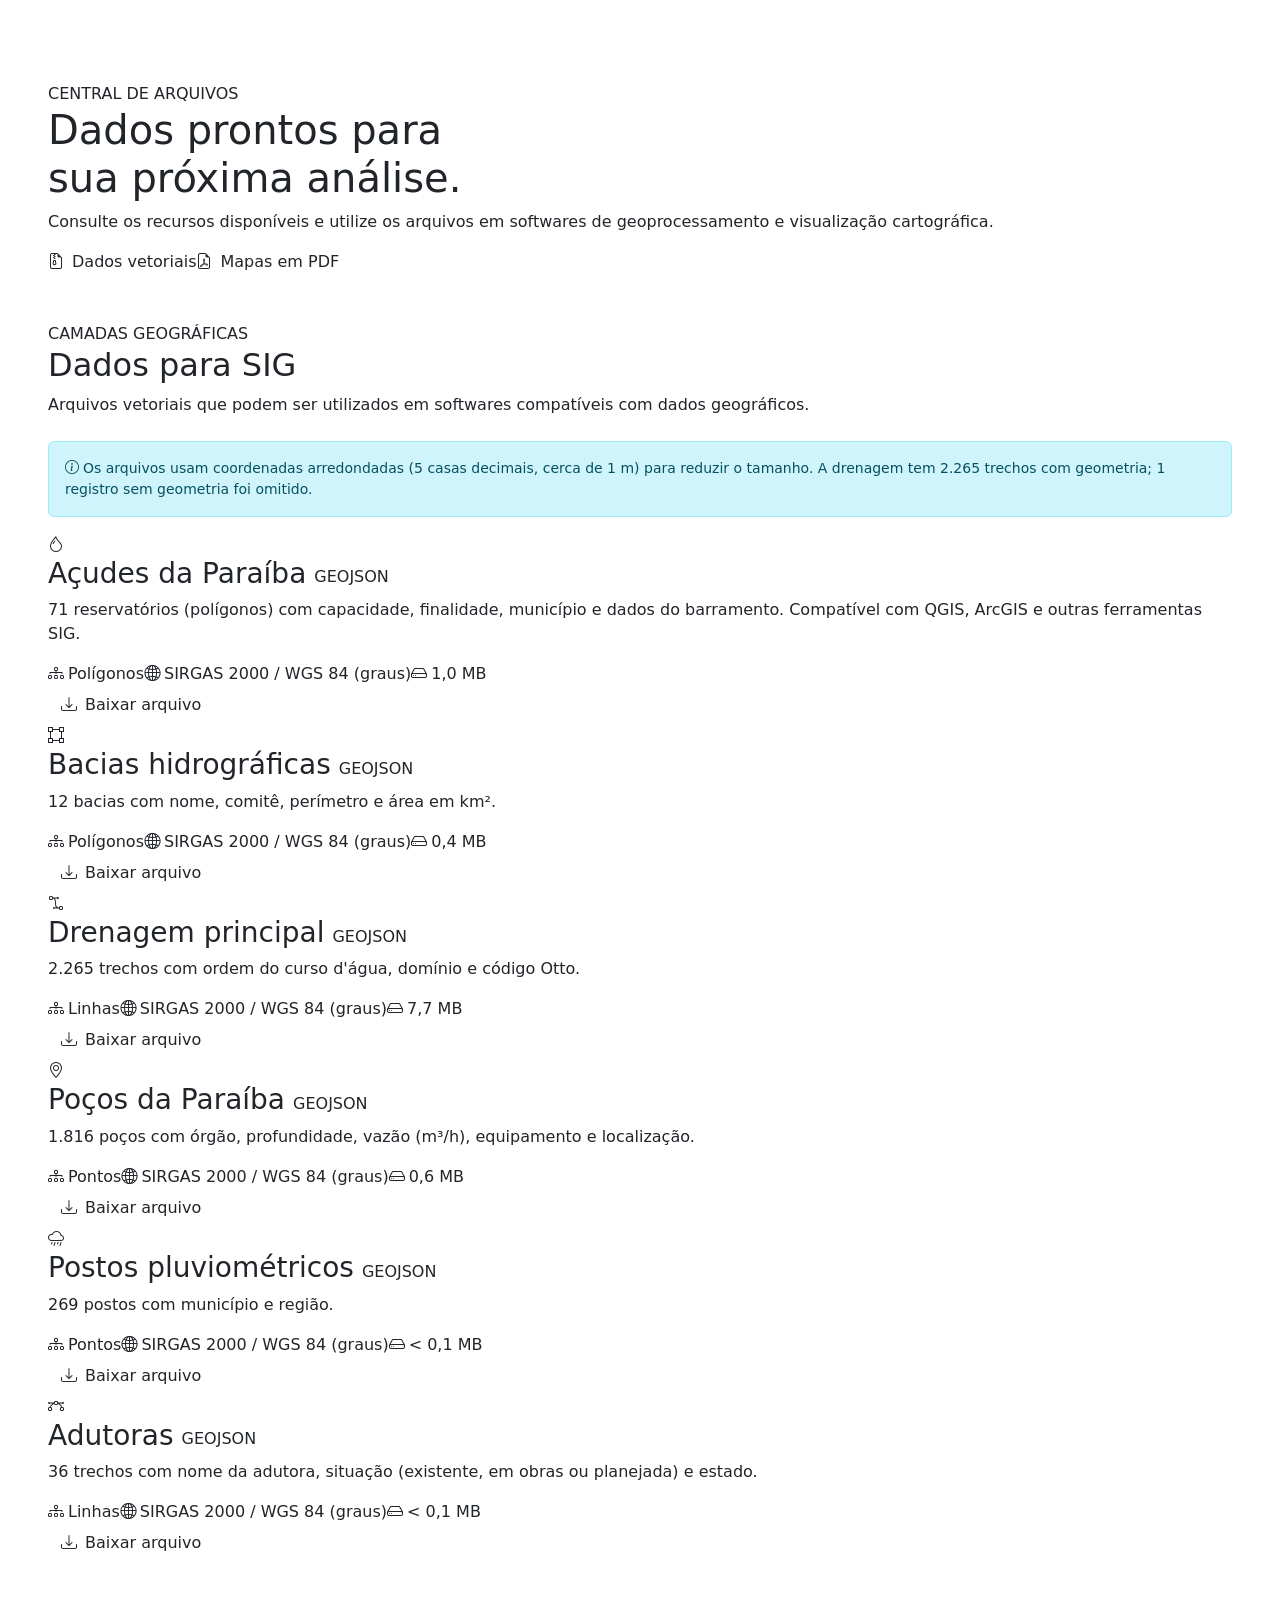
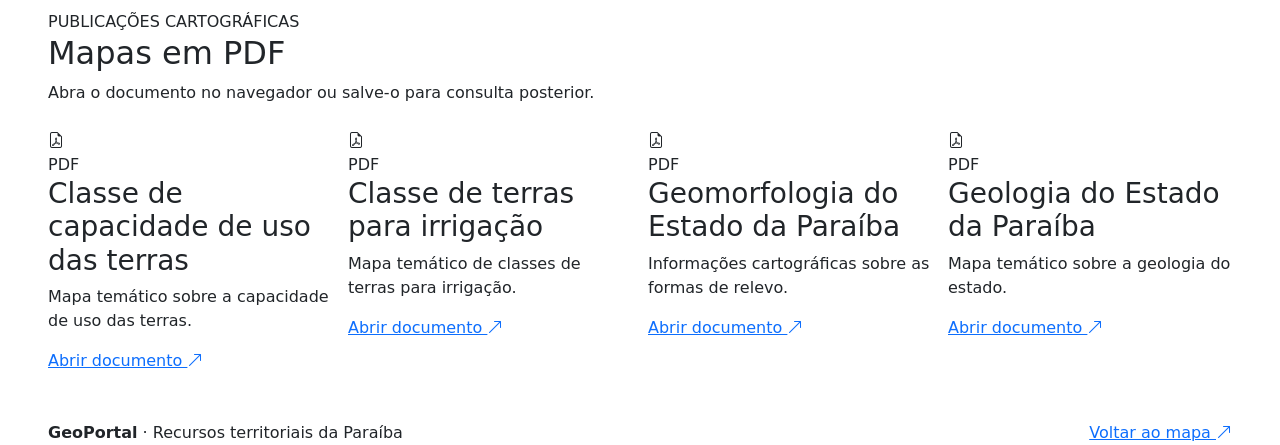
==== downloads.html @ 520d18a3 "Add files via upload" ====
<!doctype html>
<html lang="pt-BR">
<head>
  <meta charset="utf-8"><meta name="viewport" content="width=device-width, initial-scale=1">
  <meta name="description" content="Baixe dados geográficos e mapas temáticos do GeoPortal da Paraíba.">
  <title>Dados e downloads | GeoPortal</title>
  <link href="https://fonts.googleapis.com/css2?family=DM+Sans:wght@400;500;600;700&family=Manrope:wght@500;600;700;800&display=swap" rel="stylesheet">
  <link href="https://cdn.jsdelivr.net/npm/bootstrap@5.3.3/dist/css/bootstrap.min.css" rel="stylesheet">
  <link href="https://cdn.jsdelivr.net/npm/bootstrap-icons@1.11.3/font/bootstrap-icons.min.css" rel="stylesheet">
  <link href="css/main.css" rel="stylesheet">
</head>
<body>
<nav class="navbar navbar-expand-lg navbar-dark gp-navbar sticky-top" aria-label="Navegação principal"><div class="container-fluid px-lg-4">
  <a class="navbar-brand d-flex align-items-center gap-2" href="index.html"><span class="brand-mark"><i class="bi bi-droplet-half"></i></span><span>Geo<span class="brand-light">Portal</span><small class="brand-sub d-block">AESA · PARAÍBA</small></span></a>
  <button class="navbar-toggler" type="button" data-bs-toggle="collapse" data-bs-target="#mainNav" aria-controls="mainNav" aria-expanded="false" aria-label="Abrir navegação"><span class="navbar-toggler-icon"></span></button>
  <div class="collapse navbar-collapse" id="mainNav"><ul class="navbar-nav ms-auto align-items-lg-center gap-lg-1"><li class="nav-item"><a class="nav-link" href="index.html"><i class="bi bi-map me-1"></i>Mapa interativo</a></li><li class="nav-item"><a class="nav-link" href="galeria.html"><i class="bi bi-images me-1"></i>Galeria cartográfica</a></li><li class="nav-item"><a class="nav-link active" aria-current="page" href="downloads.html"><i class="bi bi-download me-1"></i>Dados e downloads</a></li><li class="nav-item"><a class="nav-link" href="index.html#camadas"><i class="bi bi-layers me-1"></i>Camadas GeoJSON</a></li><li class="nav-item"><a class="nav-link" href="recursos.html"><i class="bi bi-link-45deg me-1"></i>Recursos GIS</a></li></ul></div>
</div></nav>
<header class="page-hero page-hero-download"><div class="container-fluid px-lg-5"><div class="section-kicker">CENTRAL DE ARQUIVOS</div><h1>Dados prontos para<br><span>sua próxima análise.</span></h1><p>Consulte os recursos disponíveis e utilize os arquivos em softwares de geoprocessamento e visualização cartográfica.</p><div class="page-hero-meta"><span><i class="bi bi-file-earmark-zip me-2"></i>Dados vetoriais</span><span><i class="bi bi-file-earmark-pdf me-2"></i>Mapas em PDF</span></div></div></header>
<main class="container-fluid px-lg-5 py-5">
  <section class="mb-5"><div class="section-heading mb-4"><div class="section-kicker">CAMADAS GEOGRÁFICAS</div><h2>Dados para SIG</h2><p>Arquivos vetoriais que podem ser utilizados em softwares compatíveis com dados geográficos.</p></div>
    <div class="alert alert-info small"><i class="bi bi-info-circle me-1"></i>Os arquivos usam coordenadas arredondadas (5 casas decimais, cerca de 1 m) para reduzir o tamanho. A drenagem tem 2.265 trechos com geometria; 1 registro sem geometria foi omitido.</div>
    <div class="resource-row"><div class="resource-icon geojson"><i class="bi bi-droplet"></i></div><div class="resource-info"><div class="d-flex flex-wrap align-items-center gap-2"><h3>Açudes da Paraíba</h3><span class="file-badge">GEOJSON</span></div><p>71 reservatórios (polígonos) com capacidade, finalidade, município e dados do barramento. Compatível com QGIS, ArcGIS e outras ferramentas SIG.</p><div class="resource-tags"><span><i class="bi bi-diagram-3 me-1"></i>Polígonos</span><span><i class="bi bi-globe2 me-1"></i>SIRGAS 2000 / WGS 84 (graus)</span><span><i class="bi bi-hdd me-1"></i>1,0 MB</span></div></div><a class="btn btn-accent resource-download" href="dados/acudes.geojson" download><i class="bi bi-download me-2"></i>Baixar arquivo</a></div>
    <div class="resource-row"><div class="resource-icon geojson"><i class="bi bi-bounding-box"></i></div><div class="resource-info"><div class="d-flex flex-wrap align-items-center gap-2"><h3>Bacias hidrográficas</h3><span class="file-badge">GEOJSON</span></div><p>12 bacias com nome, comitê, perímetro e área em km².</p><div class="resource-tags"><span><i class="bi bi-diagram-3 me-1"></i>Polígonos</span><span><i class="bi bi-globe2 me-1"></i>SIRGAS 2000 / WGS 84 (graus)</span><span><i class="bi bi-hdd me-1"></i>0,4 MB</span></div></div><a class="btn btn-accent resource-download" href="dados/bacias_hidro.geojson" download><i class="bi bi-download me-2"></i>Baixar arquivo</a></div>
    <div class="resource-row"><div class="resource-icon geojson"><i class="bi bi-bezier2"></i></div><div class="resource-info"><div class="d-flex flex-wrap align-items-center gap-2"><h3>Drenagem principal</h3><span class="file-badge">GEOJSON</span></div><p>2.265 trechos com ordem do curso d'água, domínio e código Otto.</p><div class="resource-tags"><span><i class="bi bi-diagram-3 me-1"></i>Linhas</span><span><i class="bi bi-globe2 me-1"></i>SIRGAS 2000 / WGS 84 (graus)</span><span><i class="bi bi-hdd me-1"></i>7,7 MB</span></div></div><a class="btn btn-accent resource-download" href="dados/drenagem_principal.geojson" download><i class="bi bi-download me-2"></i>Baixar arquivo</a></div>
    <div class="resource-row"><div class="resource-icon geojson"><i class="bi bi-geo-alt"></i></div><div class="resource-info"><div class="d-flex flex-wrap align-items-center gap-2"><h3>Poços da Paraíba</h3><span class="file-badge">GEOJSON</span></div><p>1.816 poços com órgão, profundidade, vazão (m³/h), equipamento e localização.</p><div class="resource-tags"><span><i class="bi bi-diagram-3 me-1"></i>Pontos</span><span><i class="bi bi-globe2 me-1"></i>SIRGAS 2000 / WGS 84 (graus)</span><span><i class="bi bi-hdd me-1"></i>0,6 MB</span></div></div><a class="btn btn-accent resource-download" href="dados/pocos_pb.geojson" download><i class="bi bi-download me-2"></i>Baixar arquivo</a></div>
    <div class="resource-row"><div class="resource-icon geojson"><i class="bi bi-cloud-rain"></i></div><div class="resource-info"><div class="d-flex flex-wrap align-items-center gap-2"><h3>Postos pluviométricos</h3><span class="file-badge">GEOJSON</span></div><p>269 postos com município e região.</p><div class="resource-tags"><span><i class="bi bi-diagram-3 me-1"></i>Pontos</span><span><i class="bi bi-globe2 me-1"></i>SIRGAS 2000 / WGS 84 (graus)</span><span><i class="bi bi-hdd me-1"></i>< 0,1 MB</span></div></div><a class="btn btn-accent resource-download" href="dados/postos_pluviometricos.geojson" download><i class="bi bi-download me-2"></i>Baixar arquivo</a></div>
    <div class="resource-row"><div class="resource-icon geojson"><i class="bi bi-bezier"></i></div><div class="resource-info"><div class="d-flex flex-wrap align-items-center gap-2"><h3>Adutoras</h3><span class="file-badge">GEOJSON</span></div><p>36 trechos com nome da adutora, situação (existente, em obras ou planejada) e estado.</p><div class="resource-tags"><span><i class="bi bi-diagram-3 me-1"></i>Linhas</span><span><i class="bi bi-globe2 me-1"></i>SIRGAS 2000 / WGS 84 (graus)</span><span><i class="bi bi-hdd me-1"></i>< 0,1 MB</span></div></div><a class="btn btn-accent resource-download" href="dados/adutoras.geojson" download><i class="bi bi-download me-2"></i>Baixar arquivo</a></div>
  </section>
  <section><div class="section-heading mb-4"><div class="section-kicker">PUBLICAÇÕES CARTOGRÁFICAS</div><h2>Mapas em PDF</h2><p>Abra o documento no navegador ou salve-o para consulta posterior.</p></div>
    <div class="row g-3">
      <div class="col-md-6 col-xl-3"><article class="pdf-card"><div class="pdf-icon"><i class="bi bi-file-earmark-pdf"></i></div><span class="file-badge">PDF</span><h3>Classe de capacidade de uso das terras</h3><p>Mapa temático sobre a capacidade de uso das terras.</p><a href="pdf/Classe_de_Capacidade_de_Uso_das_Terras.pdf" target="_blank" rel="noopener" class="pdf-link">Abrir documento <i class="bi bi-arrow-up-right"></i></a></article></div>
      <div class="col-md-6 col-xl-3"><article class="pdf-card"><div class="pdf-icon"><i class="bi bi-file-earmark-pdf"></i></div><span class="file-badge">PDF</span><h3>Classe de terras para irrigação</h3><p>Mapa temático de classes de terras para irrigação.</p><a href="pdf/Classe_de_Terras_para_Irrigacao.pdf" target="_blank" rel="noopener" class="pdf-link">Abrir documento <i class="bi bi-arrow-up-right"></i></a></article></div>
      <div class="col-md-6 col-xl-3"><article class="pdf-card"><div class="pdf-icon"><i class="bi bi-file-earmark-pdf"></i></div><span class="file-badge">PDF</span><h3>Geomorfologia do Estado da Paraíba</h3><p>Informações cartográficas sobre as formas de relevo.</p><a href="pdf/Geomorfologia_do_Estado_da_Paraiba.pdf" target="_blank" rel="noopener" class="pdf-link">Abrir documento <i class="bi bi-arrow-up-right"></i></a></article></div>
      <div class="col-md-6 col-xl-3"><article class="pdf-card"><div class="pdf-icon"><i class="bi bi-file-earmark-pdf"></i></div><span class="file-badge">PDF</span><h3>Geologia do Estado da Paraíba</h3><p>Mapa temático sobre a geologia do estado.</p><a href="pdf/Geologia_do_Estado_da_Paraiba.pdf" target="_blank" rel="noopener" class="pdf-link">Abrir documento <i class="bi bi-arrow-up-right"></i></a></article></div>
    </div>
  </section>
</main>
<footer class="gp-footer"><div class="container-fluid px-lg-5 d-flex flex-wrap justify-content-between gap-2"><span><strong>GeoPortal</strong> · Recursos territoriais da Paraíba</span><a href="index.html">Voltar ao mapa <i class="bi bi-arrow-up-right"></i></a></div></footer>
<script src="https://cdn.jsdelivr.net/npm/bootstrap@5.3.3/dist/js/bootstrap.bundle.min.js"></script><script src="js/main.js"></script>
</body></html>
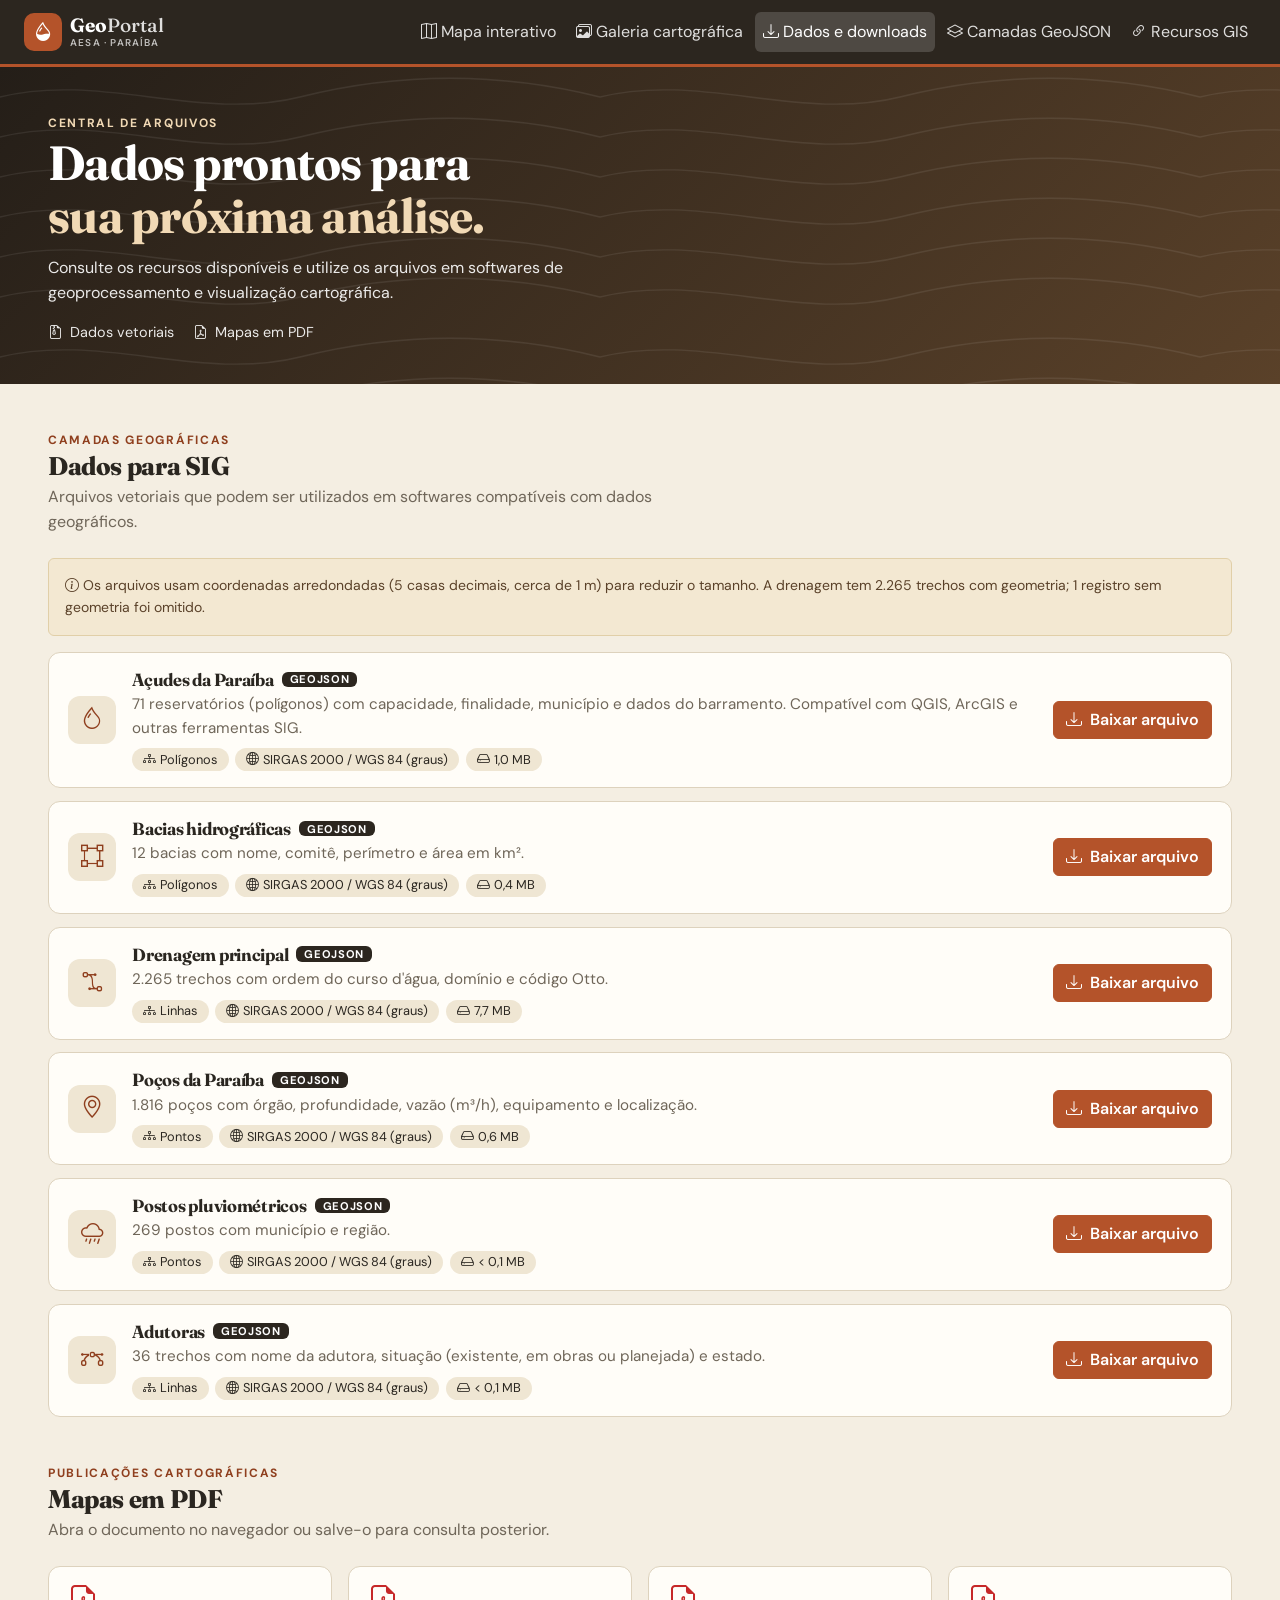
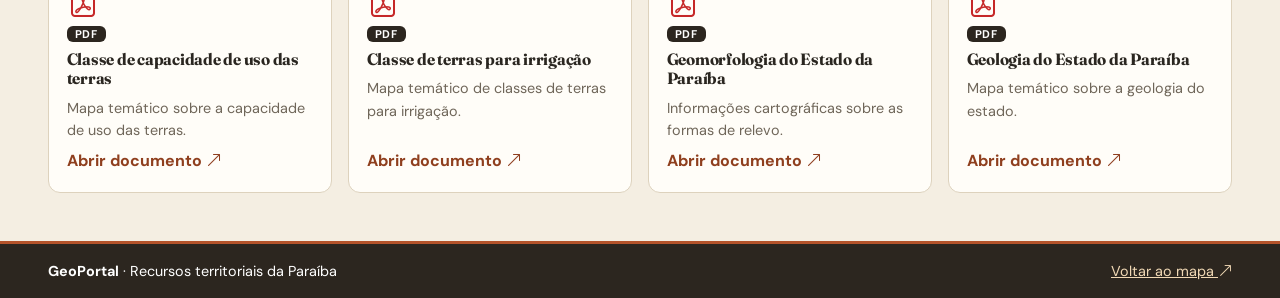
==== commit aa6cbcda: "Add files via upload" ====
--- a/downloads.html
+++ b/downloads.html
@@ -4,7 +4,7 @@
   <meta charset="utf-8"><meta name="viewport" content="width=device-width, initial-scale=1">
   <meta name="description" content="Baixe dados geográficos e mapas temáticos do GeoPortal da Paraíba.">
   <title>Dados e downloads | GeoPortal</title>
-  <link href="https://fonts.googleapis.com/css2?family=DM+Sans:wght@400;500;600;700&family=Manrope:wght@500;600;700;800&display=swap" rel="stylesheet">
+  <link href="https://fonts.googleapis.com/css2?family=DM+Sans:wght@400;500;600;700&family=Fraunces:opsz,wght@9..144,600;9..144,700;9..144,800&display=swap" rel="stylesheet">
   <link href="https://cdn.jsdelivr.net/npm/bootstrap@5.3.3/dist/css/bootstrap.min.css" rel="stylesheet">
   <link href="https://cdn.jsdelivr.net/npm/bootstrap-icons@1.11.3/font/bootstrap-icons.min.css" rel="stylesheet">
   <link href="css/main.css" rel="stylesheet">
--- a/css/main.css
+++ b/css/main.css
@@ -0,0 +1,330 @@
+/* GeoPortal — main.css (index, galeria e downloads) */
+:root{
+  --gp-pri:#2c261f; --gp-pri-2:#52402d; --gp-acc:#b4532a; --gp-acc-dark:#8f3f1e; --gp-ink:#2a2620; --gp-mut:#6f6659;
+  --gp-bg:#f4eee2; --gp-surf:#fffdf8; --gp-line:#ddd2bd; --gp-chip:#efe6d3; --gp-light:#f1d9b5;
+  --gp-font:'DM Sans','Segoe UI',system-ui,sans-serif; --gp-head:'Fraunces',Georgia,'Times New Roman',serif;
+}
+body{font-family:var(--gp-font);color:var(--gp-ink);background:var(--gp-bg);line-height:1.55}
+h1,h2,h3,h4{font-family:var(--gp-head);letter-spacing:-.01em}
+a{color:var(--gp-acc-dark)}
+:focus-visible{outline:3px solid var(--gp-acc);outline-offset:2px}
+.visually-hidden-focusable:focus{position:fixed;top:8px;left:8px;z-index:3000;background:#fff;padding:8px 12px;border-radius:6px}
+
+/* ---------- Barras de navegação ---------- */
+.gp-navbar,.navbar-geo{background:var(--gp-pri);padding:.5rem 0}
+.gp-navbar .nav-link,.navbar-geo .nav-link{color:rgba(255,255,255,.85);border-radius:6px;padding:.5rem .8rem}
+.gp-navbar .nav-link:hover,.navbar-geo .nav-link:hover{color:#fff;background:rgba(255,255,255,.1)}
+.gp-navbar .nav-link.active,.navbar-geo .nav-link.active{color:#fff;background:rgba(255,255,255,.16)}
+.navbar-geo button.nav-link{background:none;border:0;text-decoration:none}
+.navbar-geo .navbar-brand{color:#fff;font:700 1.25rem var(--gp-head)}
+.navbar-geo .navbar-toggler,.gp-navbar .navbar-toggler{border-color:rgba(255,255,255,.4)}
+.navbar-geo .navbar-toggler-icon{filter:invert(1)}
+.brand-mark{display:inline-grid;place-items:center;width:38px;height:38px;border-radius:10px;background:var(--gp-acc);color:#fff;font-size:1.2rem}
+.gp-navbar .navbar-brand{color:#fff;font:700 1.2rem/1.1 var(--gp-head)}
+.brand-light{font-weight:500;opacity:.85}
+.brand-sub{font:600 .62rem var(--gp-font);letter-spacing:.12em;opacity:.7}
+.btn-accent{background:var(--gp-acc);border-color:var(--gp-acc);color:#fff;font-weight:600}
+.btn-accent:hover,.btn-accent:focus{background:var(--gp-acc-dark);border-color:var(--gp-acc-dark);color:#fff}
+
+/* ---------- Cabeçalhos de página (galeria / downloads) ---------- */
+.page-hero{background:linear-gradient(135deg,var(--gp-pri) 0%,var(--gp-pri-2) 100%);color:#fff;padding:3rem 0 2.5rem}
+.page-hero h1{font-size:clamp(1.9rem,4vw,3rem);font-weight:800;line-height:1.1;margin:.4rem 0 .8rem}
+.page-hero h1 span{color:var(--gp-light)}
+.page-hero p{max-width:60ch;opacity:.9;margin:0 0 1rem}
+.page-hero-meta{display:flex;gap:1.2rem;flex-wrap:wrap;font-size:.9rem;opacity:.9}
+.section-kicker{font:700 .75rem var(--gp-font);letter-spacing:.14em;color:var(--gp-acc-dark)}
+.page-hero .section-kicker{color:var(--gp-light)}
+.section-heading h2{font-size:1.6rem;font-weight:800;margin:.2rem 0}
+.section-heading p{color:var(--gp-mut);margin:0;max-width:62ch}
+
+/* ---------- Downloads ---------- */
+.resource-row{display:flex;gap:1rem;align-items:center;flex-wrap:wrap;background:var(--gp-surf);border:1px solid var(--gp-line);border-radius:12px;padding:1rem 1.2rem;margin-bottom:.8rem}
+.resource-icon{flex:none;width:48px;height:48px;border-radius:12px;display:grid;place-items:center;font-size:1.4rem;background:var(--gp-chip);color:var(--gp-acc-dark)}
+.resource-info{flex:1 1 320px;min-width:0}
+.resource-info h3{font-size:1.1rem;font-weight:700;margin:0}
+.resource-info p{margin:.2rem 0 .5rem;color:var(--gp-mut);font-size:.95rem}
+.resource-tags{display:flex;gap:.4rem;flex-wrap:wrap}
+.resource-tags span{background:var(--gp-chip);border-radius:999px;padding:.1rem .7rem;font-size:.8rem}
+.file-badge{background:var(--gp-pri);color:#fff;border-radius:6px;padding:.05rem .5rem;font:700 .7rem var(--gp-font);letter-spacing:.06em}
+.resource-download{white-space:nowrap}
+.pdf-card{height:100%;display:flex;flex-direction:column;gap:.5rem;background:var(--gp-surf);border:1px solid var(--gp-line);border-radius:12px;padding:1.1rem}
+.pdf-icon{font-size:2rem;color:#c62828;line-height:1}
+.pdf-card h3{font-size:1.02rem;font-weight:700;margin:0}
+.pdf-card p{color:var(--gp-mut);font-size:.9rem;margin:0}
+.pdf-card .file-badge{align-self:flex-start}
+.pdf-link{margin-top:auto;font-weight:700;text-decoration:none}
+.pdf-link:hover{text-decoration:underline}
+.notice-box{display:flex;gap:.8rem;background:var(--gp-chip);border-radius:10px;padding:1rem 1.2rem}
+.notice-box i{font-size:1.3rem;color:var(--gp-acc-dark)}
+.notice-box p{margin:.2rem 0 0}
+
+/* ---------- Galeria ---------- */
+.search-wrap{position:relative;min-width:240px}
+.search-wrap i{position:absolute;left:12px;top:50%;transform:translateY(-50%);color:var(--gp-mut)}
+.search-wrap .form-control{padding-left:2.3rem}
+.filter-pills{display:flex;gap:.5rem;flex-wrap:wrap}
+.filter-btn{border:1px solid var(--gp-line);background:var(--gp-surf);color:var(--gp-ink);border-radius:999px;padding:.35rem 1rem;font-weight:600;cursor:pointer}
+.filter-btn:hover{background:var(--gp-chip)}
+.filter-btn.active{background:var(--gp-pri);border-color:var(--gp-pri);color:#fff}
+.map-card{height:100%;display:flex;flex-direction:column;background:var(--gp-surf);border:1px solid var(--gp-line);border-radius:12px;overflow:hidden}
+.map-thumb{position:relative;height:150px;display:grid;place-items:center;overflow:hidden;color:rgba(255,255,255,.9)}
+.thumb-land{background:linear-gradient(135deg,#7a8f3c,#c9b458)}
+.thumb-irrigation{background:linear-gradient(135deg,#1c7c6b,#7cc4a0)}
+.thumb-geo{background:linear-gradient(135deg,#8a5a3c,#d1a36a)}
+.thumb-rock{background:linear-gradient(135deg,#4b5563,#9aa5b1)}
+.map-chip{position:absolute;top:10px;left:10px;background:rgba(0,0,0,.35);color:#fff;border-radius:6px;padding:.1rem .55rem;font:700 .68rem var(--gp-font);letter-spacing:.08em;z-index:2}
+.fake-contour{position:absolute;border:2px solid rgba(255,255,255,.25);border-radius:50%}
+.contour-a{width:190px;height:120px;left:-30px;bottom:-40px}
+.contour-b{width:140px;height:90px;right:-20px;top:-20px}
+.contour-c{width:100px;height:70px;right:30px;bottom:-25px}
+.map-thumb-icon{font-size:2.6rem;position:relative;z-index:1}
+.map-card-body{display:flex;flex-direction:column;gap:.4rem;padding:1rem;flex:1}
+.map-card-meta{display:flex;gap:.8rem;font-size:.8rem;color:var(--gp-mut)}
+.map-card-body h3{font-size:1.05rem;font-weight:700;margin:0}
+.map-card-body p{font-size:.9rem;color:var(--gp-mut);margin:0}
+.btn-card{margin-top:auto;align-self:flex-start;border:1px solid var(--gp-pri);color:var(--gp-pri);font-weight:600;background:transparent}
+.btn-card:hover{background:var(--gp-pri);color:#fff}
+.empty-state{text-align:center;padding:3rem 1rem;color:var(--gp-mut)}
+.empty-state i{font-size:2.4rem}
+.download-callout{display:flex;align-items:center;gap:1rem;flex-wrap:wrap;background:var(--gp-surf);border:1px solid var(--gp-line);border-radius:12px;padding:1.2rem 1.4rem}
+.download-callout h3{font-size:1.1rem;margin:0}
+.download-callout p{margin:0;color:var(--gp-mut)}
+.callout-icon{width:48px;height:48px;border-radius:12px;display:grid;place-items:center;font-size:1.5rem;background:var(--gp-chip);color:var(--gp-acc-dark)}
+
+/* ---------- Rodapés ---------- */
+.gp-footer,.geo-footer{background:var(--gp-pri);color:#fff;padding:1rem 0;font-size:.9rem}
+.gp-footer a{color:var(--gp-light)}
+.geo-footer{padding:.8rem 1.5rem;text-align:center}
+.geo-footer p{margin:0}
+
+/* ---------- Página do mapa (index) ---------- */
+.geo-hero{background:linear-gradient(135deg,var(--gp-pri) 0%,var(--gp-pri-2) 100%);color:#fff;padding:1.4rem 0}
+.geo-hero h1{font-size:clamp(1.5rem,3vw,2.1rem);font-weight:800;margin:0}
+.geo-hero p{margin:.2rem 0 0;opacity:.9;max-width:70ch}
+.geo-map-wrap{position:relative}
+#map{width:100%;height:calc(100vh - 230px);min-height:480px;background:#e4ebe6}
+.geo-layers-panel{position:absolute;z-index:500;left:12px;bottom:34px;width:230px;background:rgba(255,255,255,.95);border:1px solid var(--gp-line);border-radius:10px;padding:.7rem .8rem;box-shadow:0 2px 10px rgba(0,0,0,.15)}
+.geo-layers-header{font-size:.95rem;font-weight:700;margin:0 0 .4rem}
+.geo-layers-panel ul{list-style:none;margin:0;padding:0;font-size:.88rem}
+.geo-layers-panel li{display:flex;align-items:center;gap:.5rem;padding:2px 0}
+.dot{display:inline-block;width:12px;height:12px;border-radius:50%;flex:none;border:1px solid rgba(0,0,0,.25)}
+.dot-acudes{background:#0b4f8a}
+.dot-bacias{background:#d8b45a;border-radius:3px}
+.dot-drenagem{background:#2a7fc1;height:4px;border-radius:2px;border:0}
+.geo-tech-badge{position:absolute;z-index:500;right:12px;bottom:12px;margin:0;display:flex;gap:.8rem;flex-wrap:wrap;background:rgba(15,61,74,.9);color:#fff;border-radius:8px;padding:.3rem .8rem;font-size:.78rem}
+.popup-attr{font-size:.85rem;border-collapse:collapse;margin-top:4px}
+.popup-attr th{padding:2px 8px 2px 0;text-align:left;vertical-align:top;color:var(--gp-mut);font-weight:600}
+.popup-attr td{padding:2px 0;overflow-wrap:anywhere}
+
+@media (max-width:768px){
+  #map{height:62vh;min-height:380px}
+  .geo-layers-panel{position:static;width:auto;border-radius:0;box-shadow:none;border-width:1px 0}
+  .geo-tech-badge{position:static;border-radius:0;justify-content:center}
+  .resource-download{width:100%;text-align:center}
+}
+@media (prefers-reduced-motion:reduce){*{transition:none!important;scroll-behavior:auto!important}}
+
+/* ---------- Página do mapa (index.html): hero, estatísticas, painel lateral e tabela ---------- */
+.skip-link{position:absolute;left:-999px;top:8px;background:#fff;padding:8px 12px;border-radius:6px;z-index:3000}
+.skip-link:focus{left:8px}
+.hero{background:linear-gradient(135deg,var(--gp-pri) 0%,var(--gp-pri-2) 100%);color:#fff;padding:2.5rem 0 4.5rem}
+.eyebrow{display:flex;align-items:center;gap:.6rem;font:700 .75rem var(--gp-font);letter-spacing:.14em;color:var(--gp-light)}
+.eyebrow span{width:28px;height:2px;background:var(--gp-light)}
+.hero h1{font-size:clamp(2rem,5vw,3.2rem);font-weight:800;line-height:1.08;margin:.6rem 0 1rem}
+.hero h1 em{font-style:normal;color:var(--gp-light)}
+.hero-copy{max-width:58ch;opacity:.92;margin:0}
+.hero-location{display:inline-flex;gap:.5rem;align-items:center;background:rgba(255,255,255,.12);border-radius:999px;padding:.4rem 1rem;font-weight:600}
+.hero-note{margin-top:.6rem;font-size:.85rem;opacity:.8}
+.stats-section{margin-top:-2.8rem;position:relative;z-index:2}
+.stat-card{display:flex;gap:.9rem;align-items:center;height:100%;background:var(--gp-surf);border:1px solid var(--gp-line);border-radius:12px;padding:1rem;box-shadow:0 4px 14px rgba(15,61,74,.08)}
+.stat-icon{flex:none;width:46px;height:46px;border-radius:12px;display:grid;place-items:center;font-size:1.3rem}
+.stat-icon.pink{background:#fce4ec;color:#c2185b}.stat-icon.blue{background:#e3f2fd;color:#1565c0}
+.stat-icon.green{background:#e6f4ea;color:#2e7d32}.stat-icon.gold{background:#fff4d6;color:#b7791f}
+.stat-label{font-size:.78rem;color:var(--gp-mut);font-weight:600}
+.stat-value{font:800 1.6rem/1.1 var(--gp-head)}
+.stat-foot{font-size:.75rem;color:var(--gp-mut)}
+.workspace-section,.data-section{padding-top:2.5rem}
+.workspace-section .section-heading,.meta-section .section-heading,.sobre-section .section-heading,.data-section .section-heading{display:flex;justify-content:space-between;align-items:flex-end;gap:1rem;flex-wrap:wrap;margin-bottom:1rem}
+.section-heading{margin-bottom:1rem}
+.map-status{display:flex;align-items:center;gap:.5rem;font-size:.85rem;color:var(--gp-mut)}
+.status-dot{width:9px;height:9px;border-radius:50%;background:#2e9e5b}
+.map-layout{display:grid;grid-template-columns:320px 1fr;gap:1rem;align-items:start}
+.map-sidebar{background:var(--gp-surf);border:1px solid var(--gp-line);border-radius:12px;padding:1rem;max-height:calc(100vh - 120px);overflow-y:auto;position:sticky;top:76px}
+.sidebar-block{margin-bottom:1rem}
+.sidebar-title{font-weight:700}
+.range-value{font-size:.8rem;color:var(--gp-mut)}
+.filter-summary{display:flex;justify-content:space-between;background:var(--gp-chip);border-radius:8px;padding:.5rem .8rem}
+.sidebar-bottom{font-size:.78rem;color:var(--gp-mut);margin-top:1rem}
+.legend-dot,.lg{display:inline-block;width:12px;height:12px;border-radius:50%;vertical-align:middle;margin-left:.3rem;border:1px solid rgba(0,0,0,.25)}
+.legend-dot{background:var(--cor-pocos)}.lg-acudes{background:#2a7fc1;border-radius:3px}.lg-bacias{background:#d8b45a;border-radius:3px}.lg-drenagem{background:#2a7fc1;height:4px;border-radius:2px;border:0}
+.map-main{position:relative;min-width:0}
+.map-main #map{height:calc(100vh - 150px);min-height:520px;border-radius:12px;border:1px solid var(--gp-line)}
+.map-attribution-note{position:absolute;z-index:500;left:10px;bottom:28px;background:rgba(255,255,255,.9);border-radius:6px;padding:.1rem .6rem;font-size:.75rem}
+.data-section{padding-bottom:3rem}
+.table-actions{display:flex;align-items:center;gap:1rem}
+.result-count{font-size:.85rem;color:var(--gp-mut)}
+.table-card{background:var(--gp-surf);border:1px solid var(--gp-line);border-radius:12px;overflow:hidden}
+.table-card th{font-size:.78rem;text-transform:uppercase;letter-spacing:.04em;color:var(--gp-mut);white-space:nowrap}
+.table-footer{display:flex;justify-content:space-between;align-items:center;flex-wrap:wrap;gap:.5rem;padding:.7rem 1rem;border-top:1px solid var(--gp-line);font-size:.85rem}
+.app-footer{background:var(--gp-pri);color:#fff;padding:1rem 0;font-size:.9rem}
+@media (max-width:991px){
+  .map-layout{grid-template-columns:1fr}
+  .map-sidebar{position:static;max-height:none}
+  .map-main #map{height:65vh;min-height:380px}
+}
+.map-export-btn{position:absolute;z-index:500;left:10px;top:100px;width:34px;height:34px;padding:0;display:grid;place-items:center;border:2px solid rgba(0,0,0,.25);border-radius:4px;background:#fff}
+.map-export-btn:hover{background:#f4f4f4}
+
+/* ---------- Gráficos ---------- */
+.chart-card{height:100%;background:var(--gp-surf);border:1px solid var(--gp-line);border-radius:12px;padding:1rem}
+.chart-card header{display:flex;justify-content:space-between;align-items:center;gap:.5rem;margin-bottom:.6rem}
+.chart-card h3{font-size:1.02rem;font-weight:700;margin:0}
+.btn[aria-pressed=true]{background:var(--gp-pri);border-color:var(--gp-pri);color:#fff}
+
+/* ---------- Paleta das camadas (usada pelo CSS e lida pelo JavaScript) ---------- */
+:root{--cor-pocos:#c2185b;--cor-acudes:#2a7fc1;--cor-acudes-borda:#08306b;--cor-drenagem:#2a7fc1;--cor-postos:#0f766e;--cor-adut-existente:#1d4ed8;--cor-adut-obras:#d97706;--cor-adut-planejada:#7c3aed}
+
+/* ---------- Formulário de filtros ---------- */
+.map-sidebar fieldset{border:0;padding:0;margin:0 0 .25rem;min-width:0}
+.map-sidebar legend{float:none;width:auto;padding:0;margin:0 0 .5rem;font:700 .8rem var(--gp-font);letter-spacing:.06em;text-transform:uppercase;color:var(--gp-mut)}
+.faixa legend{font-size:.8rem;text-transform:none;letter-spacing:0;color:var(--gp-ink);margin-bottom:.3rem}
+
+/* ---------- Mapa e legenda ---------- */
+.map-frame{position:relative}
+.legenda-card{margin-top:.8rem;background:var(--gp-surf);border:1px solid var(--gp-line);border-radius:12px;padding:.8rem 1rem}
+.legenda-card h3{font-size:1rem;font-weight:800;margin:0 0 .5rem}
+.legenda-lista,.lg-sub{list-style:none;margin:0;padding:0}
+.legenda-lista{display:flex;flex-wrap:wrap;gap:.35rem 1.4rem;font-size:.88rem}
+.lg-grupo{flex:1 1 100%}
+.lg-titulo{font-weight:700}
+.lg-sub{display:flex;flex-wrap:wrap;gap:.2rem 1.2rem;margin-top:.3rem;padding-left:.2rem}
+.lg-sw{display:inline-block;width:18px;height:14px;margin-right:.45rem;vertical-align:-2px;border:1px solid var(--b);background:color-mix(in srgb,var(--c) calc(var(--a) * 100%),transparent)}
+.lg-ponto{width:14px;border-radius:50%;border:2px solid #fff;background:var(--c);box-shadow:0 0 0 1px rgba(0,0,0,.3)}
+.lg-linha{width:24px;height:4px;border:0;border-radius:2px;background:var(--c);vertical-align:3px}
+
+/* ---------- Tabela de atributos ---------- */
+#tabelaPocos caption{caption-side:top;padding:.7rem 1rem;font-size:.85rem;color:var(--gp-mut)}
+.table-card .table-responsive{max-height:560px;overflow:auto}
+.table-card thead th{position:sticky;top:0;z-index:2;background:#fff;box-shadow:0 1px 0 var(--gp-line)}
+.table-card tbody tr:nth-child(even){background:#f8faf9}
+.table-card tbody th{font-weight:600}
+.table-card tfoot th,.table-card tfoot td{background:var(--gp-chip);font-weight:700;border-top:2px solid var(--gp-line);font-size:.85rem}
+.th-sort{background:none;border:0;padding:0;font:inherit;letter-spacing:inherit;text-transform:inherit;color:inherit;cursor:pointer;white-space:nowrap}
+.th-sort:hover{color:var(--gp-acc-dark)}
+th[aria-sort=ascending] .th-sort::after{content:' \25B2';font-size:.7em}
+th[aria-sort=descending] .th-sort::after{content:' \25BC';font-size:.7em}
+
+/* ---------- Metadados, sobre e rodapé técnico ---------- */
+.meta-section,.sobre-section{padding-top:2.5rem}
+.sobre-section{padding-bottom:2rem}
+.meta-card h3,.sobre-section h3{font-size:1.02rem;font-weight:700;margin:0 0 .6rem}
+.ficha{display:grid;grid-template-columns:max-content 1fr;gap:.35rem .9rem;margin:0;font-size:.88rem}
+.ficha dt{color:var(--gp-mut);font-weight:600}
+.ficha dd{margin:0;overflow-wrap:anywhere}
+.ficha code{background:var(--gp-chip);border-radius:4px;padding:0 .3rem;font-size:.8rem;color:var(--gp-ink)}
+abbr[title]{text-decoration:underline dotted;cursor:help}
+.rodape-tecnico{margin-top:.6rem;padding-top:.6rem;border-top:1px solid rgba(255,255,255,.2);opacity:.9}
+@media (max-width:575px){.ficha{grid-template-columns:1fr}.ficha dd{margin-bottom:.3rem}}
+
+/* ---------- Impressão: só mapa, legenda e tabela ---------- */
+@media print{
+  .gp-navbar,.map-sidebar,.map-export-btn,.skip-link,.table-actions,.leaflet-control-container,.btn,.app-footer .d-flex{display:none!important}
+  .map-layout{display:block!important}
+  .map-main #map{height:480px!important;border:1px solid #999}
+  .hero{background:none!important;color:#000!important;padding:0 0 .5rem!important}
+  .stats-section{margin-top:0!important}
+  .table-card .table-responsive{max-height:none!important;overflow:visible!important}
+  body{background:#fff!important}
+}
+
+/* ---------- Redesenho: painel lateral, barra de ferramentas e agrupamento ---------- */
+.map-sidebar{padding:0;overflow-x:hidden;border-radius:12px;box-shadow:0 2px 10px rgba(15,61,74,.06)}
+.gp-acc .accordion-item{background:transparent;border-color:var(--gp-line)}
+.gp-acc .accordion-button{font:700 .95rem var(--gp-head);padding:.85rem 1rem;background:transparent;box-shadow:none;color:var(--gp-ink)}
+.gp-acc .accordion-button:not(.collapsed){color:var(--gp-pri);background:var(--gp-chip)}
+.gp-acc .accordion-body{padding:.9rem 1rem 1.1rem}
+.gp-grupo{font:700 .72rem var(--gp-font);letter-spacing:.1em;text-transform:uppercase;color:var(--gp-mut);margin:0 0 .5rem}
+.gp-layer{display:flex;flex-wrap:wrap;align-items:center;column-gap:.6rem;margin:0 0 .45rem;padding-left:0;min-height:1.6rem}
+.gp-layer .form-check-input{margin:0;float:none;flex:none;cursor:pointer}
+.gp-layer .form-check-input:checked{background-color:var(--gp-acc);border-color:var(--gp-acc)}
+.gp-layer .form-check-label{flex:1;font-size:.9rem;cursor:pointer}
+.gp-layer .form-text{flex:1 1 100%;margin:0 0 0 2.6rem;font-size:.75rem}
+.gp-sw{display:inline-block;width:12px;height:12px;border-radius:3px;background:var(--c);margin-right:.5rem;vertical-align:-1px;box-shadow:0 0 0 1px rgba(0,0,0,.2)}
+legend.gp-leg{float:none!important;width:auto!important;font:600 .8rem var(--gp-font)!important;color:var(--gp-ink);margin:0 0 .3rem!important;padding:0}
+.map-sidebar .form-label{font-size:.8rem;font-weight:600;margin-bottom:.25rem}
+.map-sidebar .sidebar-block{margin-bottom:.8rem}
+.sidebar-bottom{padding:.7rem 1rem;border-top:1px solid var(--gp-line);margin:0}
+.gp-toolbar a{display:grid!important;place-items:center;width:34px;height:34px;font-size:1.05rem;color:var(--gp-ink)}
+.gp-toolbar a.gp-ativo{background:var(--gp-pri);color:#fff}
+.gp-cl{display:grid;place-items:center;border-radius:50%;color:#fff;font:700 12px var(--gp-font)}
+.leaflet-container{font-family:var(--gp-font)}
+.leaflet-bar a{border-bottom-color:var(--gp-line)}
+.map-main #map{border-radius:12px}
+
+/* =====================================================================
+   TEMA "ATLAS": terra, caatinga e água. O azul fica só nos dados de água.
+   ===================================================================== */
+:root{
+  --gp-pri:#2c261f; --gp-pri-2:#52402d; --gp-acc:#b4532a; --gp-acc-dark:#8f3f1e;
+  --gp-ink:#2a2620; --gp-mut:#6f6659; --gp-bg:#f4eee2; --gp-surf:#fffdf8; --gp-line:#ddd2bd; --gp-chip:#efe6d3; --gp-light:#f1d9b5;
+  --gp-font:'DM Sans','Segoe UI',system-ui,sans-serif; --gp-head:'Fraunces',Georgia,'Times New Roman',serif;
+  --cor-pocos:#b83a1e; --cor-acudes:#1f6f9f; --cor-acudes-borda:#124a6b; --cor-drenagem:#4a9cc4; --cor-postos:#3f6b3a;
+  --cor-adut-existente:#174f77; --cor-adut-obras:#d98e1f; --cor-adut-planejada:#7a4a9e;
+  --bs-primary:#b4532a; --bs-primary-rgb:180,83,42; --bs-link-color:#8f3f1e; --bs-link-hover-color:#6e2f14; --bs-body-bg:#f4eee2;
+}
+body{background:var(--gp-bg)}
+h1,h2,h3{font-variation-settings:'opsz' 72;letter-spacing:-.015em}
+.gp-navbar{border-bottom:3px solid var(--gp-acc)}
+.brand-mark{background:var(--gp-acc);border-radius:10px}
+.hero,.page-hero{background-color:var(--gp-pri);background-image:url("data:image/svg+xml,%3Csvg xmlns='http://www.w3.org/2000/svg' width='600' height='260' viewBox='0 0 600 260' fill='none' stroke='white' stroke-opacity='.08' stroke-width='1.3'%3E%3Cpath d='M0 30 C100 5 200 55 300 30 S500 5 600 30'/%3E%3Cpath d='M0 70 C100 45 200 95 300 70 S500 45 600 70'/%3E%3Cpath d='M0 110 C100 85 200 135 300 110 S500 85 600 110'/%3E%3Cpath d='M0 150 C100 125 200 175 300 150 S500 125 600 150'/%3E%3Cpath d='M0 190 C100 165 200 215 300 190 S500 165 600 190'/%3E%3Cpath d='M0 230 C100 205 200 255 300 230 S500 205 600 230'/%3E%3C/svg%3E"),linear-gradient(135deg,var(--gp-pri) 0%,var(--gp-pri-2) 100%);background-size:600px 260px,cover}
+.page-hero-download{background-image:url("data:image/svg+xml,%3Csvg xmlns='http://www.w3.org/2000/svg' width='600' height='260' viewBox='0 0 600 260' fill='none' stroke='white' stroke-opacity='.08' stroke-width='1.3'%3E%3Cpath d='M0 30 C100 5 200 55 300 30 S500 5 600 30'/%3E%3Cpath d='M0 70 C100 45 200 95 300 70 S500 45 600 70'/%3E%3Cpath d='M0 110 C100 85 200 135 300 110 S500 85 600 110'/%3E%3Cpath d='M0 150 C100 125 200 175 300 150 S500 125 600 150'/%3E%3Cpath d='M0 190 C100 165 200 215 300 190 S500 165 600 190'/%3E%3Cpath d='M0 230 C100 205 200 255 300 230 S500 205 600 230'/%3E%3C/svg%3E"),linear-gradient(135deg,#241e18,#5a4129)}
+.hero{padding:2.2rem 0 4.6rem}
+.hero h1,.page-hero h1{font-weight:700}
+.hero-note{display:none}
+.hero-location{background:rgba(255,255,255,.1);border:1px solid rgba(255,255,255,.18)}
+.app-footer,.gp-footer{background:var(--gp-pri);border-top:3px solid var(--gp-acc)}
+.stat-card{border-top:3px solid var(--gp-acc);border-radius:10px;box-shadow:0 2px 8px rgba(44,38,31,.07)}
+.stat-value{font-family:var(--gp-head);font-weight:700}
+.stat-icon.pink{background:#f6dcd3;color:#b83a1e}.stat-icon.blue{background:#d9e8f0;color:#1f6f9f}
+.stat-icon.green{background:#e1e8d3;color:#4b6b2f}.stat-icon.gold{background:#f3e2bd;color:#9a6a12}
+.section-kicker{color:var(--gp-acc-dark)}
+.map-sidebar,.table-card,.chart-card,.legenda-card,.tempo-card,.resource-row,.pdf-card,.map-card,.download-callout{background:var(--gp-surf);border-color:var(--gp-line)}
+.gp-acc .accordion-button{font-family:var(--gp-font)}
+.gp-acc .accordion-button:not(.collapsed){color:var(--gp-acc-dark);background:var(--gp-chip)}
+.table-card thead th{background:var(--gp-surf)}
+.table-card tbody tr:nth-child(even){background:#faf5ea}
+.table-hover>tbody>tr:hover>*{--bs-table-hover-bg:#f3e8d2}
+#map{background:#e8e1d2}
+.map-main #map{border-color:var(--gp-line)}
+/* botões e controles: terracota no lugar do azul padrão do Bootstrap */
+.btn-primary{--bs-btn-bg:#b4532a;--bs-btn-border-color:#b4532a;--bs-btn-hover-bg:#963f1c;--bs-btn-hover-border-color:#963f1c;--bs-btn-active-bg:#82350f;--bs-btn-active-border-color:#82350f;--bs-btn-disabled-bg:#b4532a;--bs-btn-disabled-border-color:#b4532a}
+.btn-outline-primary{--bs-btn-color:#8f3f1e;--bs-btn-border-color:#b4532a;--bs-btn-hover-bg:#b4532a;--bs-btn-hover-border-color:#b4532a;--bs-btn-active-bg:#963f1c;--bs-btn-active-border-color:#963f1c}
+.btn-outline-dark{--bs-btn-color:#2c261f;--bs-btn-border-color:#a99b82;--bs-btn-hover-bg:#2c261f;--bs-btn-hover-border-color:#2c261f}
+.form-control:focus,.form-select:focus{border-color:#c98b6b;box-shadow:0 0 0 .2rem rgba(180,83,42,.2)}
+.form-check-input:checked,.gp-layer .form-check-input:checked{background-color:var(--gp-acc);border-color:var(--gp-acc)}
+.form-check-input:focus{border-color:#c98b6b;box-shadow:0 0 0 .2rem rgba(180,83,42,.2)}
+.form-range{accent-color:var(--gp-acc)}
+.form-range::-webkit-slider-thumb{background:var(--gp-acc)}.form-range::-moz-range-thumb{background:var(--gp-acc)}
+.page-item.active .page-link{background:var(--gp-acc);border-color:var(--gp-acc);color:#fff}
+.page-link{color:var(--gp-acc-dark)}
+.seg button[aria-pressed=true]{background:var(--gp-acc)}
+.gp-toolbar a.gp-ativo{background:var(--gp-acc);color:#fff}
+.filter-btn.active{background:var(--gp-acc);border-color:var(--gp-acc)}
+.btn-card{border-color:var(--gp-acc);color:var(--gp-acc-dark)}.btn-card:hover{background:var(--gp-acc);color:#fff}
+/* legenda dentro do mapa */
+.map-frame .legenda-card{position:absolute;right:12px;bottom:34px;z-index:500;margin:0;width:min(280px,calc(100% - 24px));max-height:52%;overflow:auto;padding:.55rem .85rem;background:rgba(255,253,248,.95);backdrop-filter:blur(4px);border:1px solid var(--gp-line);border-radius:10px;box-shadow:0 4px 14px rgba(44,38,31,.2)}
+.legenda-card summary{cursor:pointer;font:700 .88rem var(--gp-font);list-style:none;display:flex;justify-content:space-between;align-items:center}
+.legenda-card summary::-webkit-details-marker{display:none}
+.legenda-card summary::after{content:'\25BE';font-size:.8rem;color:var(--gp-mut);transition:transform .2s}
+.legenda-card > details:not([open]) > summary::after{transform:rotate(-90deg)}
+.map-frame .legenda-lista{flex-direction:column;flex-wrap:nowrap;gap:.3rem;margin-top:.55rem}
+@media (max-width:768px){.map-frame .legenda-card{position:static;width:auto;max-height:none;border-radius:0 0 12px 12px;box-shadow:none}}
+.lg-grupo details summary{cursor:pointer;list-style:none;display:flex;justify-content:space-between;align-items:center;font-weight:700}
+.lg-grupo details summary::-webkit-details-marker{display:none}
+.lg-grupo details summary::after{content:'\25B8';color:var(--gp-mut);font-size:.8rem}
+.lg-grupo details[open] summary::after{content:'\25BE'}
+.map-frame .lg-sub{flex-direction:column;gap:.2rem;margin-top:.4rem}
+.map-frame .legenda-card{max-width:240px}
+@media (max-width:991px){.map-main{order:-1}}
+.alert-info{--bs-alert-bg:#f3e8d2;--bs-alert-border-color:#e1cfa8;--bs-alert-color:#5a4129;--bs-alert-link-color:#8f3f1e}
+@media (max-width:991px){.map-main #map{height:46vh;min-height:300px}}
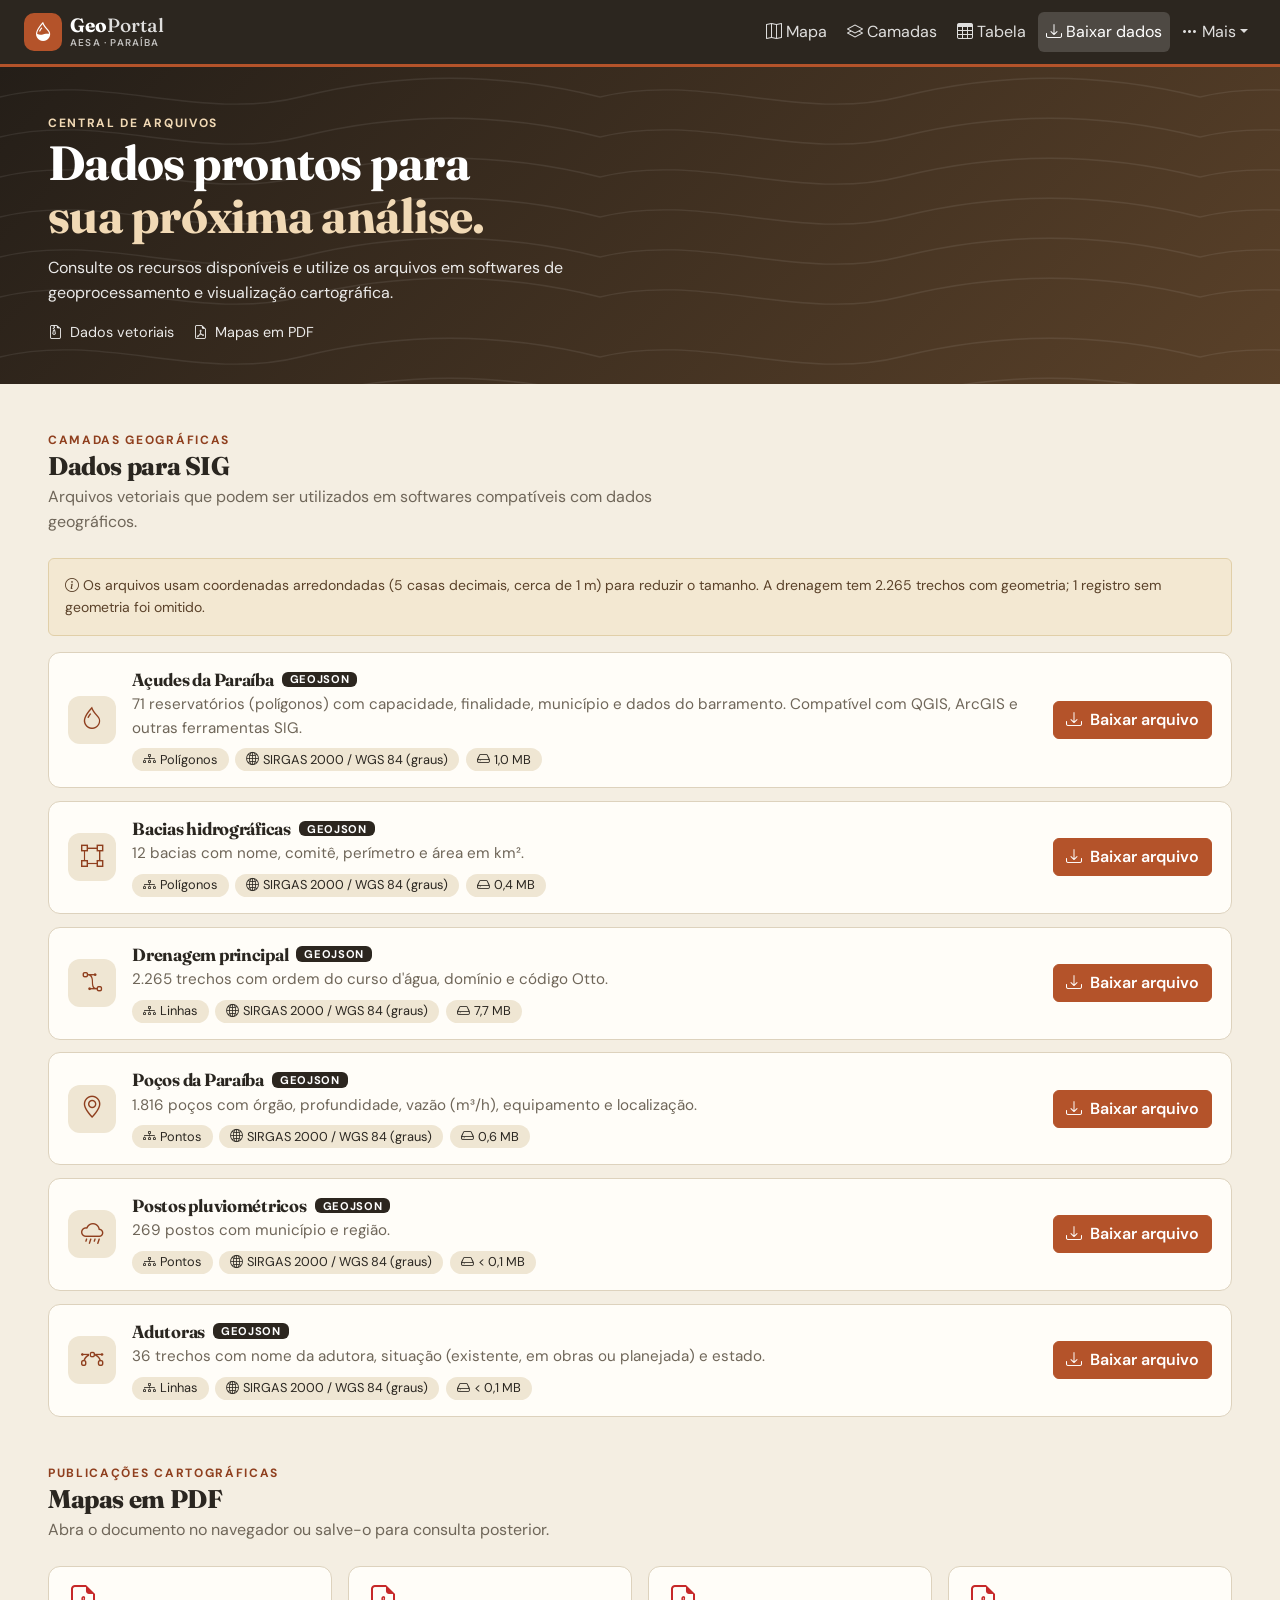
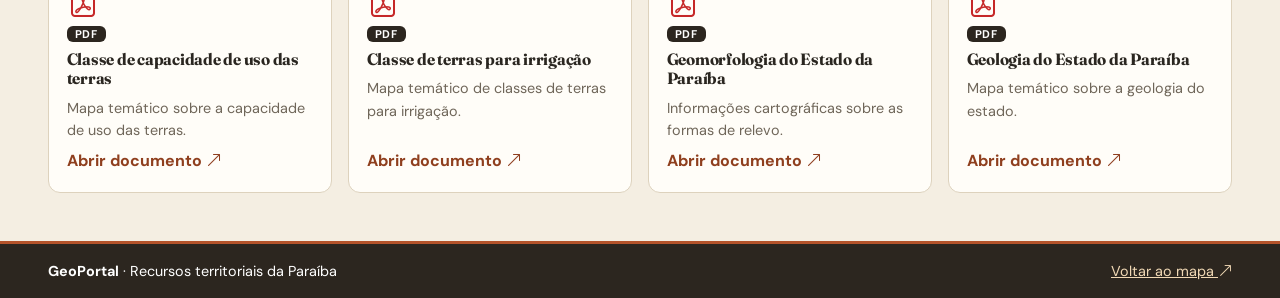
==== commit 9fbf1959: "Add files via upload" ====
--- a/downloads.html
+++ b/downloads.html
@@ -13,7 +13,7 @@
 <nav class="navbar navbar-expand-lg navbar-dark gp-navbar sticky-top" aria-label="Navegação principal"><div class="container-fluid px-lg-4">
   <a class="navbar-brand d-flex align-items-center gap-2" href="index.html"><span class="brand-mark"><i class="bi bi-droplet-half"></i></span><span>Geo<span class="brand-light">Portal</span><small class="brand-sub d-block">AESA · PARAÍBA</small></span></a>
   <button class="navbar-toggler" type="button" data-bs-toggle="collapse" data-bs-target="#mainNav" aria-controls="mainNav" aria-expanded="false" aria-label="Abrir navegação"><span class="navbar-toggler-icon"></span></button>
-  <div class="collapse navbar-collapse" id="mainNav"><ul class="navbar-nav ms-auto align-items-lg-center gap-lg-1"><li class="nav-item"><a class="nav-link" href="index.html"><i class="bi bi-map me-1"></i>Mapa interativo</a></li><li class="nav-item"><a class="nav-link" href="galeria.html"><i class="bi bi-images me-1"></i>Galeria cartográfica</a></li><li class="nav-item"><a class="nav-link active" aria-current="page" href="downloads.html"><i class="bi bi-download me-1"></i>Dados e downloads</a></li><li class="nav-item"><a class="nav-link" href="index.html#camadas"><i class="bi bi-layers me-1"></i>Camadas GeoJSON</a></li><li class="nav-item"><a class="nav-link" href="recursos.html"><i class="bi bi-link-45deg me-1"></i>Recursos GIS</a></li></ul></div>
+  <div class="collapse navbar-collapse" id="mainNav"><ul class="navbar-nav ms-auto align-items-lg-center gap-lg-1"><li class="nav-item"><a class="nav-link" href="index.html"><i class="bi bi-map me-1"></i>Mapa</a></li><li class="nav-item"><a class="nav-link" href="index.html#camadas"><i class="bi bi-layers me-1"></i>Camadas</a></li><li class="nav-item"><a class="nav-link" href="index.html#consulta"><i class="bi bi-table me-1"></i>Tabela</a></li><li class="nav-item"><a class="nav-link active" aria-current="page" href="downloads.html"><i class="bi bi-download me-1"></i>Baixar dados</a></li><li class="nav-item dropdown"><a class="nav-link dropdown-toggle" href="#" role="button" data-bs-toggle="dropdown" aria-expanded="false"><i class="bi bi-three-dots me-1"></i>Mais</a><ul class="dropdown-menu dropdown-menu-end"><li><a class="dropdown-item" href="galeria.html"><i class="bi bi-images me-2"></i>Galeria cartográfica</a></li><li><a class="dropdown-item" href="recursos.html"><i class="bi bi-link-45deg me-2"></i>Recursos GIS</a></li></ul></li></ul></div>
 </div></nav>
 <header class="page-hero page-hero-download"><div class="container-fluid px-lg-5"><div class="section-kicker">CENTRAL DE ARQUIVOS</div><h1>Dados prontos para<br><span>sua próxima análise.</span></h1><p>Consulte os recursos disponíveis e utilize os arquivos em softwares de geoprocessamento e visualização cartográfica.</p><div class="page-hero-meta"><span><i class="bi bi-file-earmark-zip me-2"></i>Dados vetoriais</span><span><i class="bi bi-file-earmark-pdf me-2"></i>Mapas em PDF</span></div></div></header>
 <main class="container-fluid px-lg-5 py-5">
--- a/css/main.css
+++ b/css/main.css
@@ -172,8 +172,6 @@
   .map-sidebar{position:static;max-height:none}
   .map-main #map{height:65vh;min-height:380px}
 }
-.map-export-btn{position:absolute;z-index:500;left:10px;top:100px;width:34px;height:34px;padding:0;display:grid;place-items:center;border:2px solid rgba(0,0,0,.25);border-radius:4px;background:#fff}
-.map-export-btn:hover{background:#f4f4f4}
 
 /* ---------- Gráficos ---------- */
 .chart-card{height:100%;background:var(--gp-surf);border:1px solid var(--gp-line);border-radius:12px;padding:1rem}
@@ -228,8 +226,7 @@
 
 /* ---------- Impressão: só mapa, legenda e tabela ---------- */
 @media print{
-  .gp-navbar,.map-sidebar,.map-export-btn,.skip-link,.table-actions,.leaflet-control-container,.btn,.app-footer .d-flex{display:none!important}
-  .map-layout{display:block!important}
+  .gp-navbar,.map-sidebar,  .map-layout{display:block!important}
   .map-main #map{height:480px!important;border:1px solid #999}
   .hero{background:none!important;color:#000!important;padding:0 0 .5rem!important}
   .stats-section{margin-top:0!important}
@@ -328,3 +325,9 @@
 @media (max-width:991px){.map-main{order:-1}}
 .alert-info{--bs-alert-bg:#f3e8d2;--bs-alert-border-color:#e1cfa8;--bs-alert-color:#5a4129;--bs-alert-link-color:#8f3f1e}
 @media (max-width:991px){.map-main #map{height:46vh;min-height:300px}}
+
+/* ---- visual enxuto: detalhes técnicos recolhidos ---- */
+.popup-det{margin-top:.5rem}
+.popup-det summary,.meta-det summary{cursor:pointer;font-size:.8rem;font-weight:600;color:var(--gp-acc-dark,#1f6f9f)}
+.meta-det code{display:inline-block;margin:.15rem .2rem 0 0}
+.meta-comum{padding:.5rem .75rem;border-left:3px solid var(--gp-acc-dark,#1f6f9f);background:rgba(0,0,0,.03);border-radius:4px}
